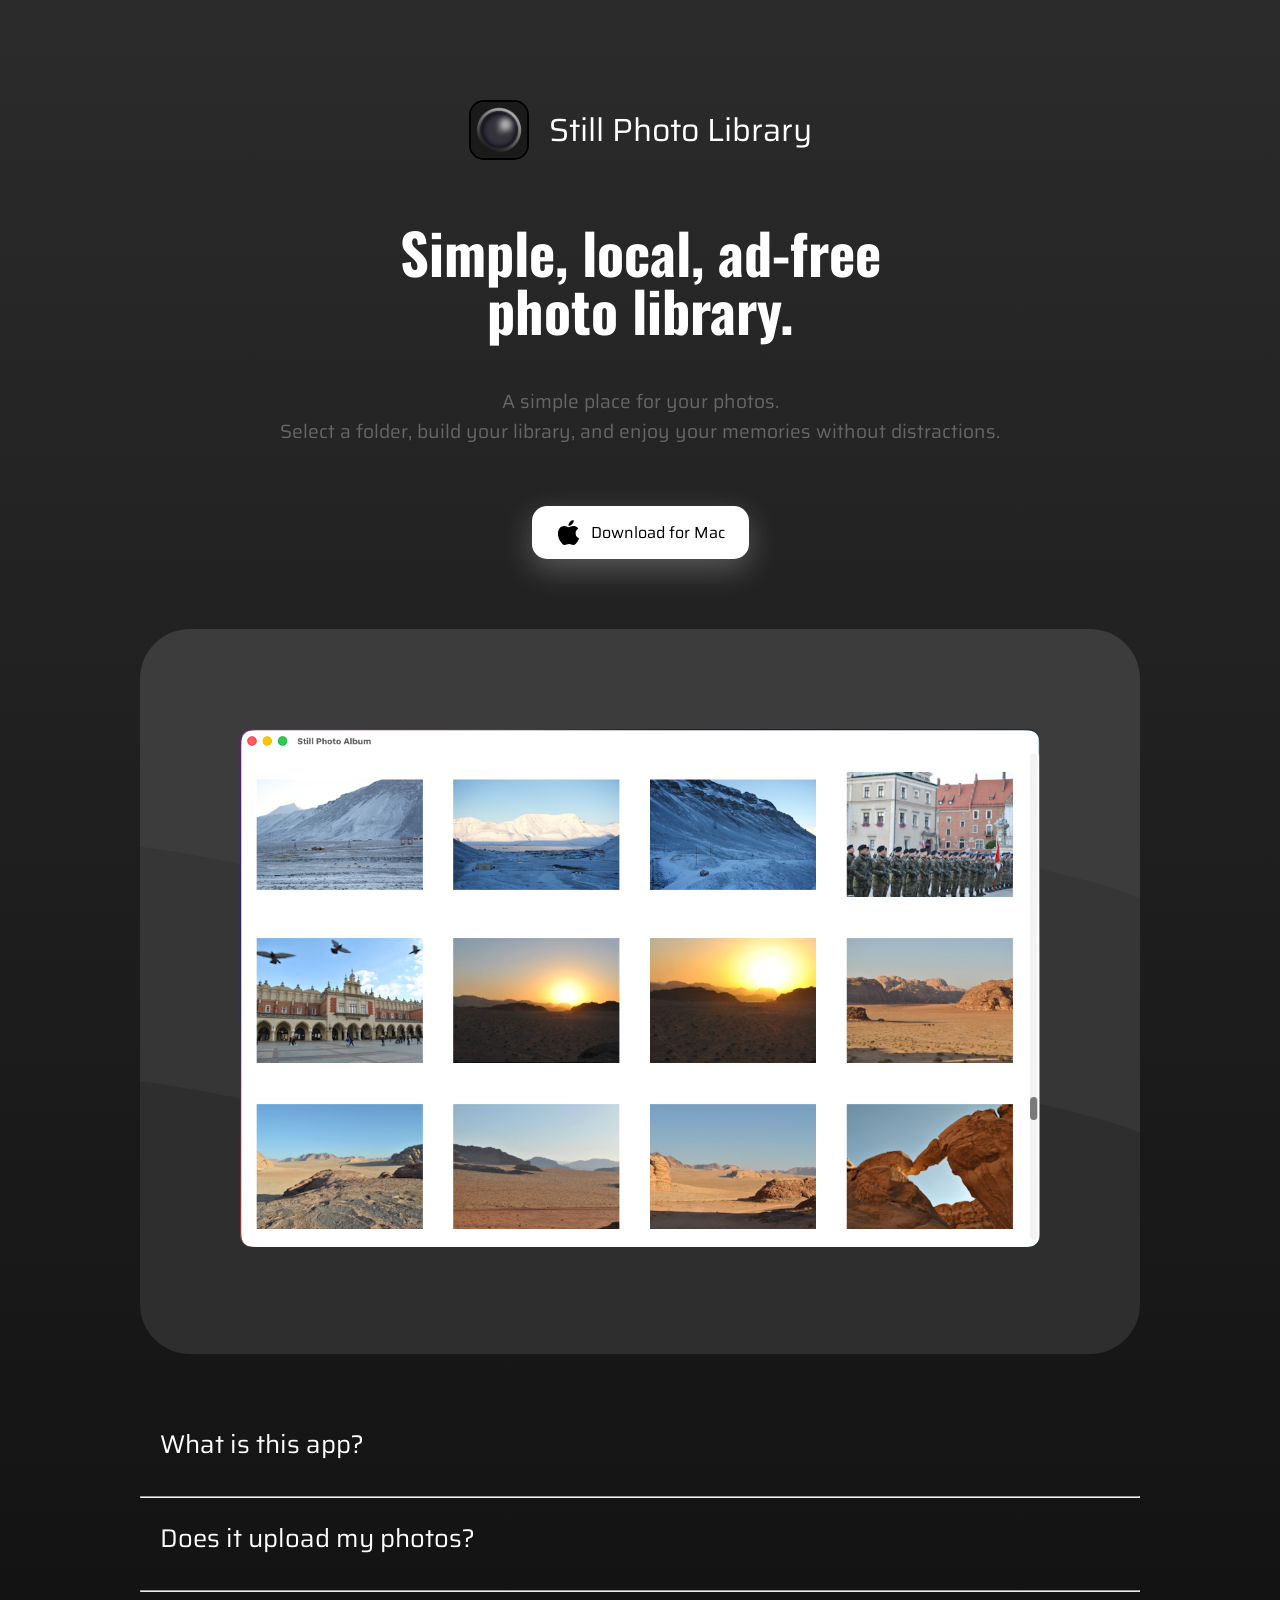
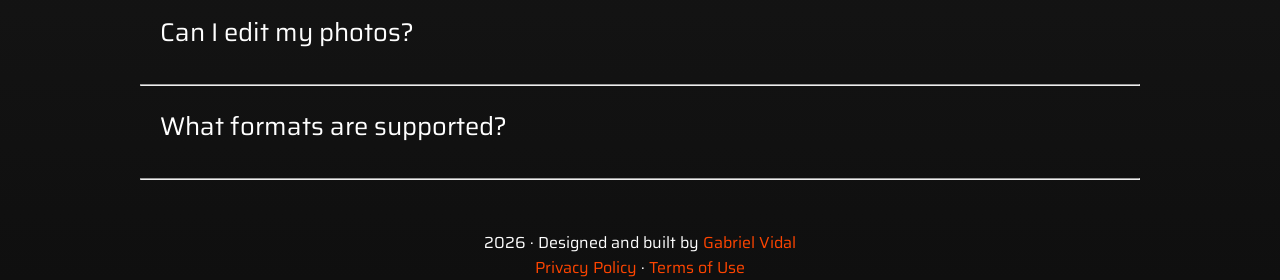
==== index.html @ 002d9675 "Working on first version" ====
<!DOCTYPE html>
<html lang="en">
<head>
	<meta charset="UTF-8">
	<meta name="viewport" content="width=device-width, initial-scale=1.0">
	<title>Still Photo Gallery</title>
	<link rel="stylesheet" href="css/style.css">
</head>
<body>
    <div class="wrapper">
        <div class="con-main">
            <div class="con-hero">
                <div class="app-name">
                    <img class="img-logo" src="images/app_logo.png" alt="Logo">
                    <h2>Still Photo Library</h2>
                </div>

                <h1>Simple, local, ad-free</h1>
                <h1>photo library.</h1>

                <div class="con-desc">
                    <p>A simple place for your photos.<br>
                        Select a folder, build your library, and enjoy your memories without distractions.
                    </p>
                </div>

                <div class="con-btn">
                    <a class="btn-download" href="#">
                        <img class="apple-logo" src="images/apple_logo.svg" alt="Logo">
                        Download for Mac
                    </a>
                </div>
            </div>

            <div class="con-img">
                <img class="img-app" src="images/sample.png" alt="APP SAMPLE">
            </div>

            <div class="con-faq">
                <details>
                    <summary>What is this app?</summary>
                    <p>
                        This app is a simple local photo library designed to help you enjoy and organize your photos without ads or distractions.
                    </p>
                </details>
                <hr>
                <details>
                    <summary>Does it upload my photos?</summary>
                    <p>
                        No. Your photos stay locally on your device.
                    </p>
                </details>
                <hr>
                <details>
                    <summary>Can I edit my photos?</summary>
                    <p>
                        No. The focus is on viewing and appreciating your photos, not editing them.
                    </p>
                </details>
                <hr>
                <details>
                    <summary>What formats are supported?</summary>
                    <p>
                        No. The focus is on viewing and appreciating your photos, not editing them.
                    </p>
                </details>
                <hr>
            </div>

            <footer>
                2026 · Designed and built by <a href="https://www.gabdkvl.online" target="_blank">Gabriel Vidal</a>
                <br> <a href="#">Privacy Policy</a>
                · <a href="#">Terms of Use</a>
            </footer>
        </div>
    </div>
</body>
</html>
---- css/style.css ----
@import url('https://fonts.googleapis.com/css2?family=Oswald:wght@200..700&display=swap');
@import url('https://fonts.googleapis.com/css2?family=Saira:ital,wght@0,100..900;1,100..900&display=swap');

* {
    margin: 0;
    padding: 0;
    box-sizing: border-box;
}

body {
    color: #fff;
    min-height: 100vh;
    font-family: "Saira", sans-serif;
    background: #2b2b2b;
    background: linear-gradient(180deg, rgba(43, 43, 43, 1) 0%, rgba(15, 15, 15, 1) 100%);
}

p {
    font-size: 1.2rem;
}

a {
    text-decoration: none;
    color: orangered;
}

.wrapper {
    display: flex;
    flex-direction: column;
    justify-content: center;
    align-items: center;
}

.con-main {
    width: 1000px;
    margin-top: 100px;
}

.app-name {
    margin-bottom: 50px;
    display: flex;
    gap: 20px;
    justify-content: center;
    align-items: center;
}

.img-logo {
    width: 60px;
    border-radius: 15px;
    border: 2px solid black;
}

.con-hero {
    text-align: center;
}

.con-hero h1 {
    font-family: "Oswald", sans-serif;
    margin-bottom: -25px;
    font-size: 3.5rem;
    font-weight: 700;
}

.app-name h2 {
    font-size: 2rem;
    font-weight: 400;
}

.con-desc p {
    color: #666;
}

.con-btn, .con-desc {
    margin-top: 60px;
}

.con-img {
    margin-top: 70px;
    background-color: #2B2B2B;
    background-image: url("../images/con-bg.png");
    background-size: cover;
    background-position: center;
    background-repeat: no-repeat;
    padding: 100px;
    border-radius: 50px;
}

.img-app {
    width: 100%;
    border-radius: 12px;
}

.btn-download {
    display: inline-flex;
    gap: 10px;
    padding: 14px 24px;
    border-radius: 15px;
    background: #fff;
    color: #000;
    box-shadow:
        0 10px 30px rgba(255, 255, 255, 0.25);
    transition: transform 0.2s ease, box-shadow 0.2s ease;
}

.btn-download:hover {
    transform: translateY(-4px);
    box-shadow:
        0 15px 40px rgba(255, 255, 255, 0.35);
}

.apple-logo {
    width: 25px;
}

.con-faq {
    margin: 50px auto;
}

details {
    padding: 20px;
    margin-bottom: 12px;
    cursor: pointer;
    transition: 0.3s ease;
}

details:hover {
    color: orangered;
}

summary {
    font-size: 1.6rem;
    list-style: none;
}

summary::-webkit-details-marker {
    display: none;
}

details p {
    margin-top: 15px;
    color: #666;
    line-height: 1.6;
}

footer {
    text-align: center;
    margin-top: 50px;
}
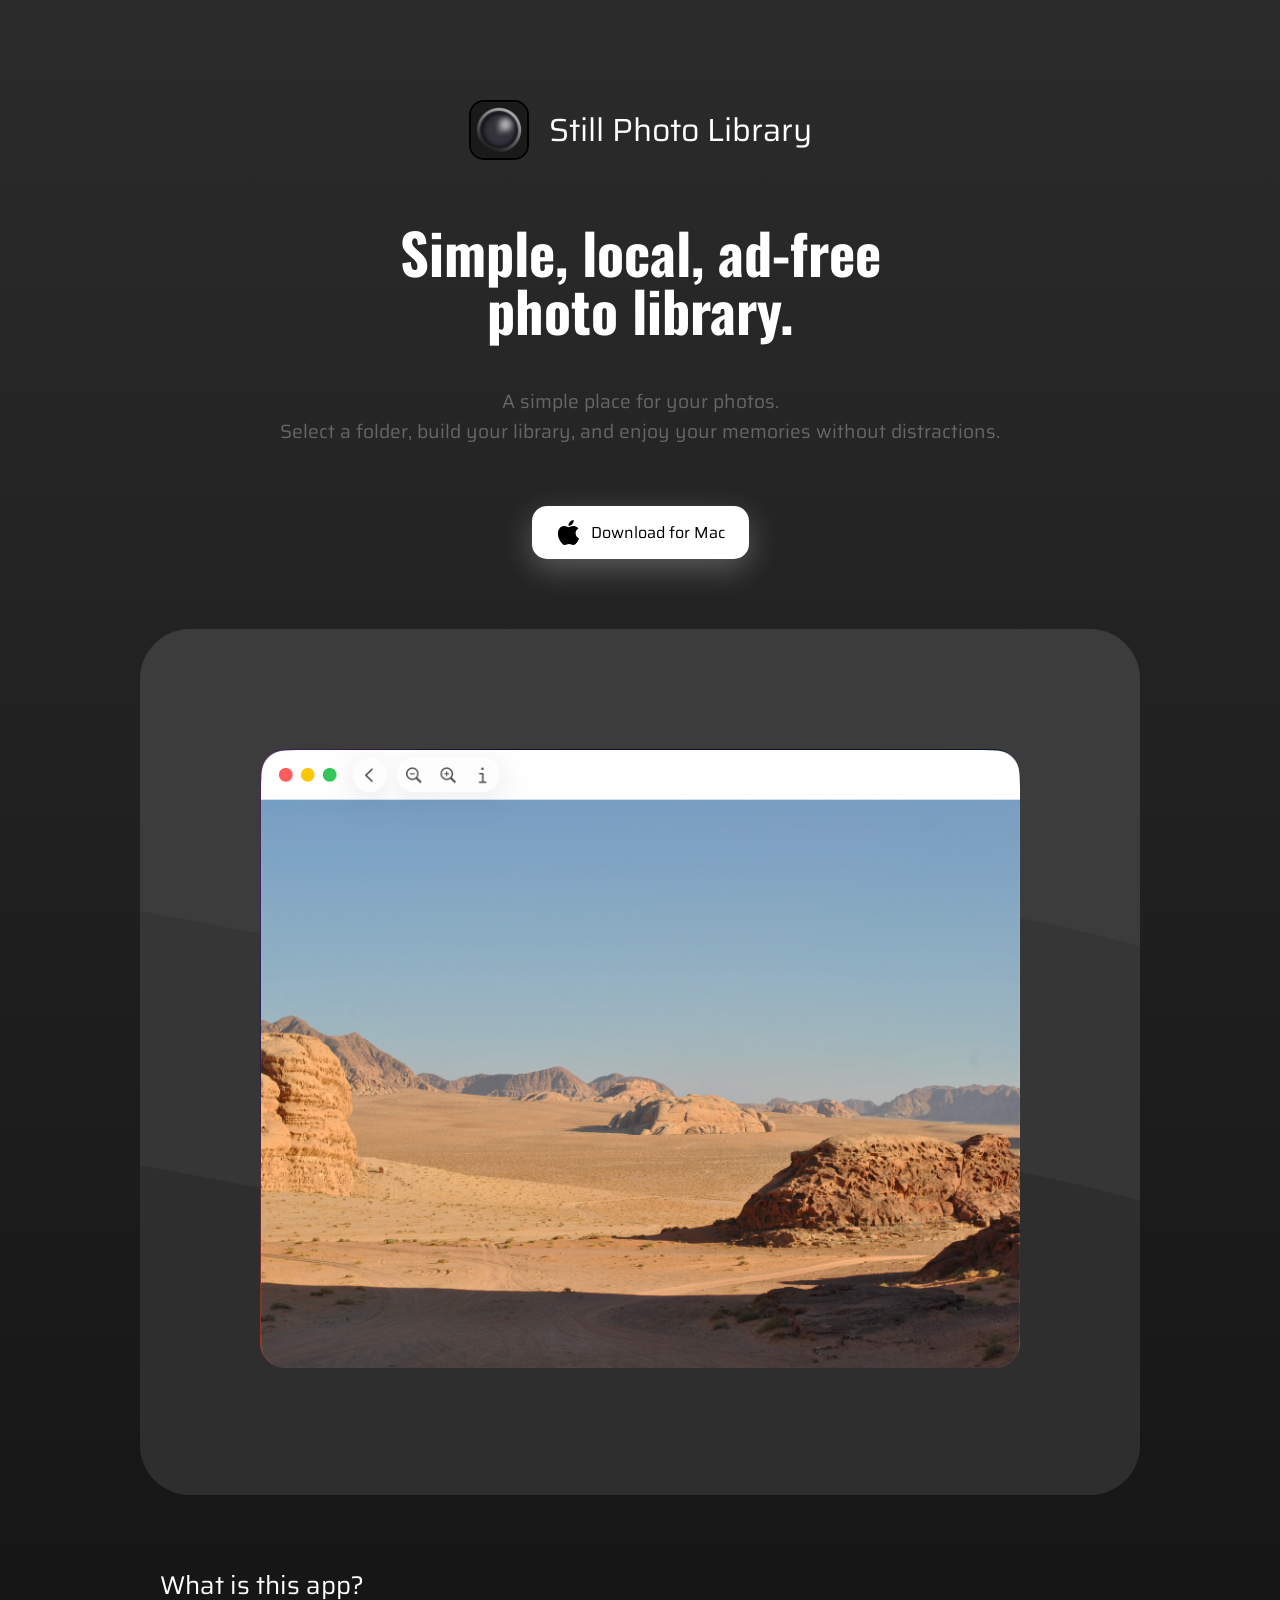
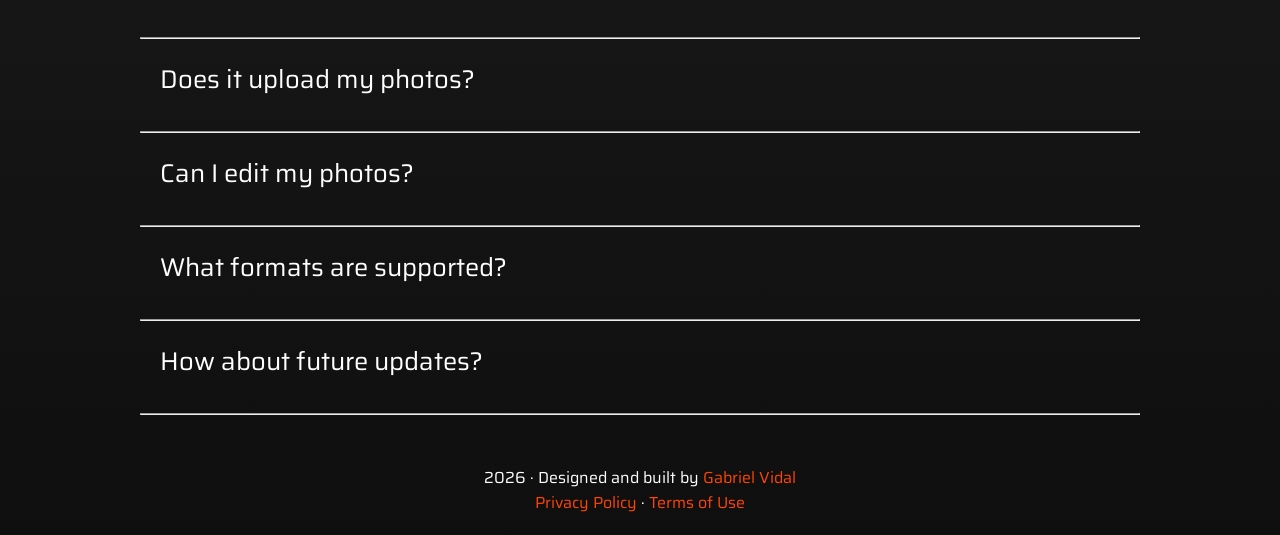
==== commit 979e2814: "Layout and content updates" ====
--- a/index.html
+++ b/index.html
@@ -60,9 +60,15 @@
                 <hr>
                 <details>
                     <summary>What formats are supported?</summary>
-                    <p>
-                        No. The focus is on viewing and appreciating your photos, not editing them.
-                    </p>
+                    <p>Still supports:</p>
+                        <p><strong>Standard Web:</strong> JPEG (.jpg), PNG (.png), WebP (.webp)</p>
+                        <p><strong>Apple & Professional:</strong> HEIC (.heic), TIFF (.tiff)</p>
+                        <p><strong>RAW Camera:</strong> Sony (.arw), Adobe DNG (.dng), Nikon (.nef)</p>
+                </details>
+                <hr>
+                <details>
+                    <summary>How about future updates?</summary>
+                    <p>We are constantly working to improve support for additional formats, performance, and enhanced interface.</p>
                 </details>
                 <hr>
             </div>
--- a/css/style.css
+++ b/css/style.css
@@ -81,13 +81,13 @@
     background-size: cover;
     background-position: center;
     background-repeat: no-repeat;
-    padding: 100px;
+    padding: 120px;
     border-radius: 50px;
 }
 
 .img-app {
     width: 100%;
-    border-radius: 12px;
+    border-radius: 25px;
 }
 
 .btn-download {
@@ -144,5 +144,5 @@
 
 footer {
     text-align: center;
-    margin-top: 50px;
+    margin: 50px 0px 20px 0;
 }
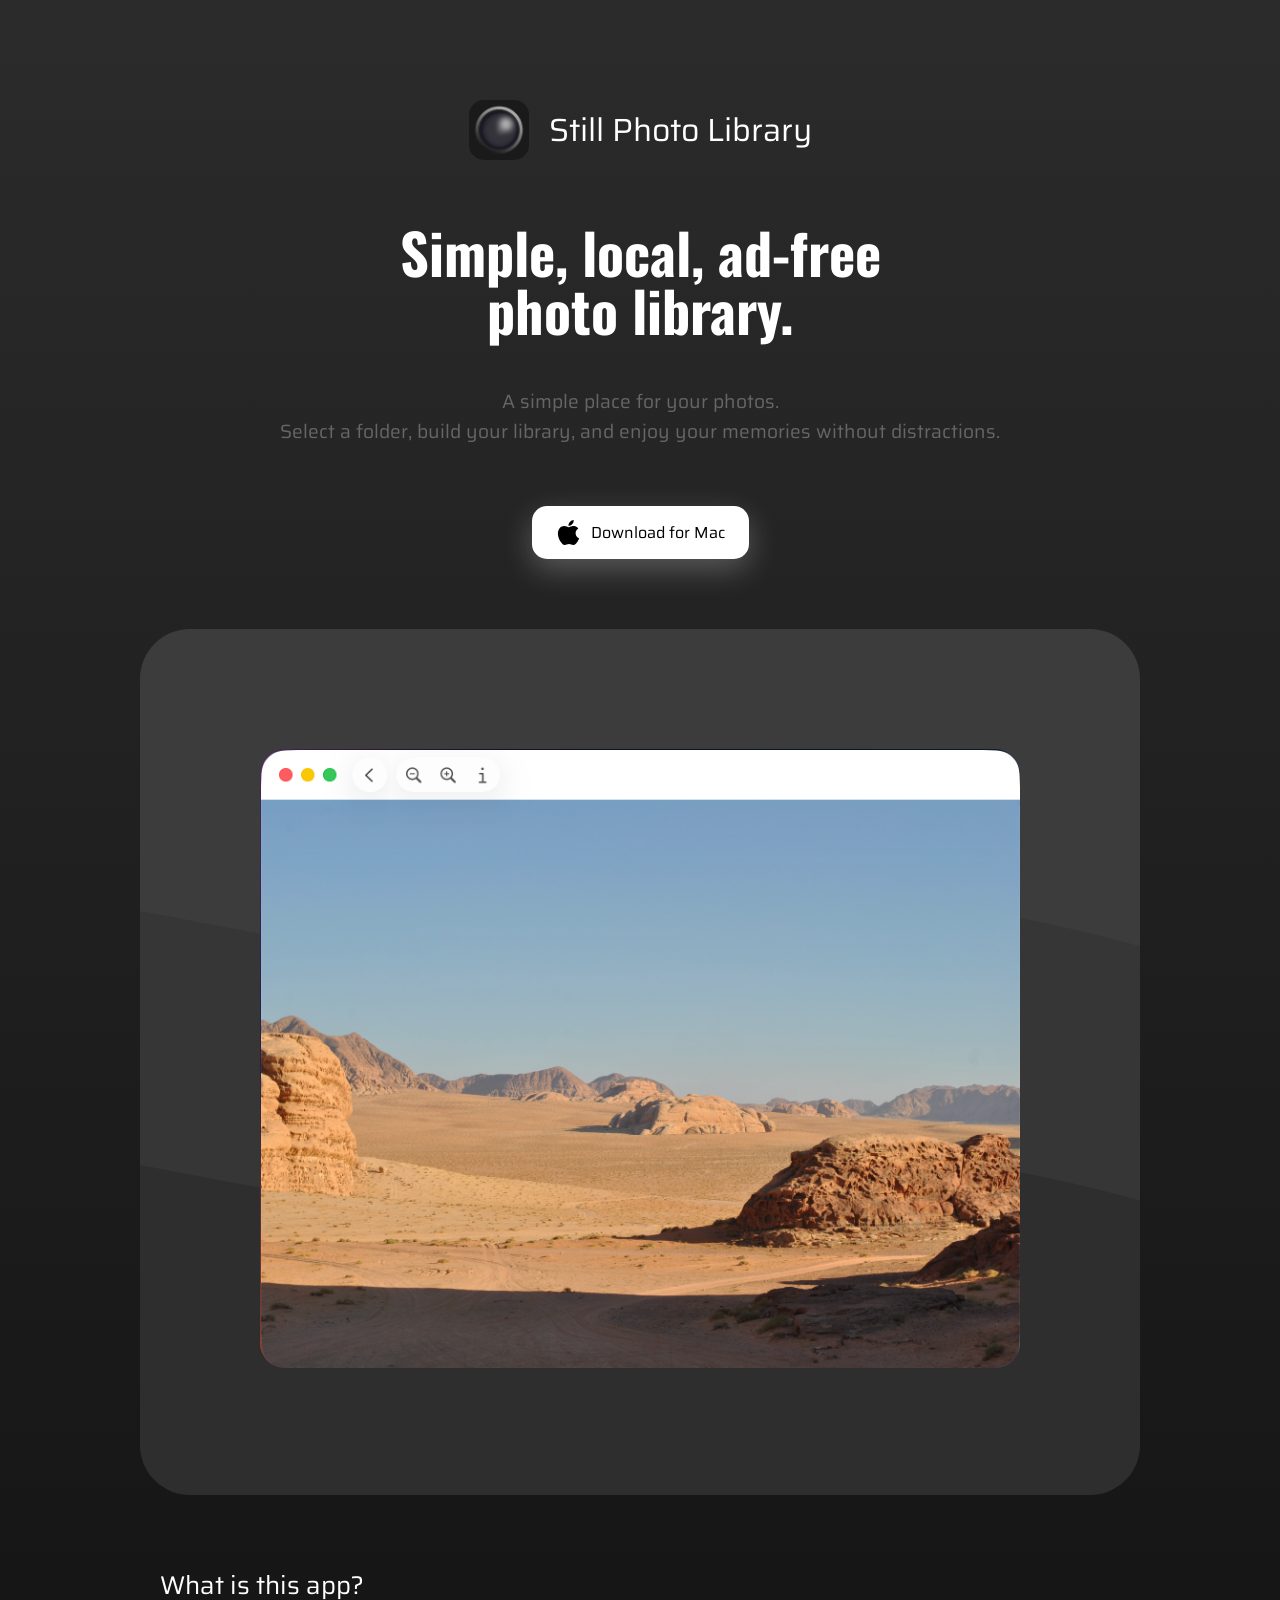
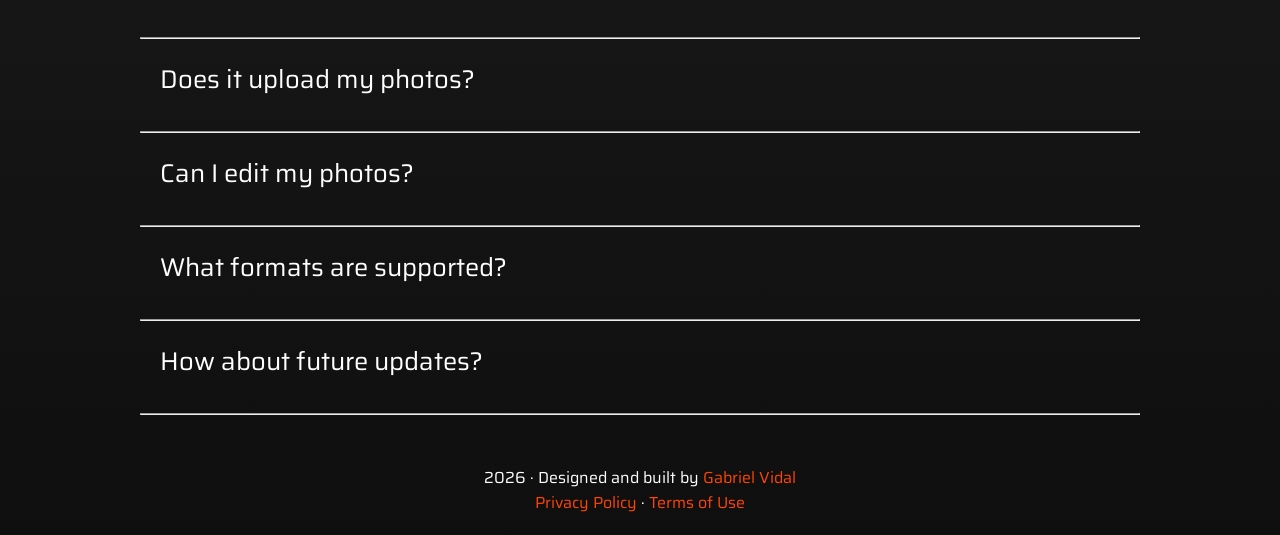
==== commit ff901279: "Mobile layout updated" ====
--- a/index.html
+++ b/index.html
@@ -3,7 +3,7 @@
 <head>
 	<meta charset="UTF-8">
 	<meta name="viewport" content="width=device-width, initial-scale=1.0">
-	<title>Still Photo Gallery</title>
+	<title>Still Photo Library</title>
 	<link rel="stylesheet" href="css/style.css">
 </head>
 <body>
@@ -76,7 +76,7 @@
             <footer>
                 2026 · Designed and built by <a href="https://www.gabdkvl.online" target="_blank">Gabriel Vidal</a>
                 <br> <a href="#">Privacy Policy</a>
-                · <a href="#">Terms of Use</a>
+                · <a href="https://www.apple.com/legal/internet-services/itunes/dev/stdeula/" target="_blank">Terms of Use</a>
             </footer>
         </div>
     </div>
--- a/css/style.css
+++ b/css/style.css
@@ -47,7 +47,6 @@
 .img-logo {
     width: 60px;
     border-radius: 15px;
-    border: 2px solid black;
 }
 
 .con-hero {
@@ -146,3 +145,30 @@
     text-align: center;
     margin: 50px 0px 20px 0;
 }
+
+@media screen and (max-width: 480px) {
+    .con-main {
+        width: 90%;
+    }
+
+    .con-hero h1 {
+        font-size: 2.4rem;
+    }
+
+    .app-name h2 {
+        font-size: 1.8rem;
+    }
+
+    .con-img {
+        padding: 30px;
+    }
+
+    .img-app {
+        border-radius: 10px;
+    }
+
+    summary {
+        font-size: 1.2rem;
+    }
+
+}
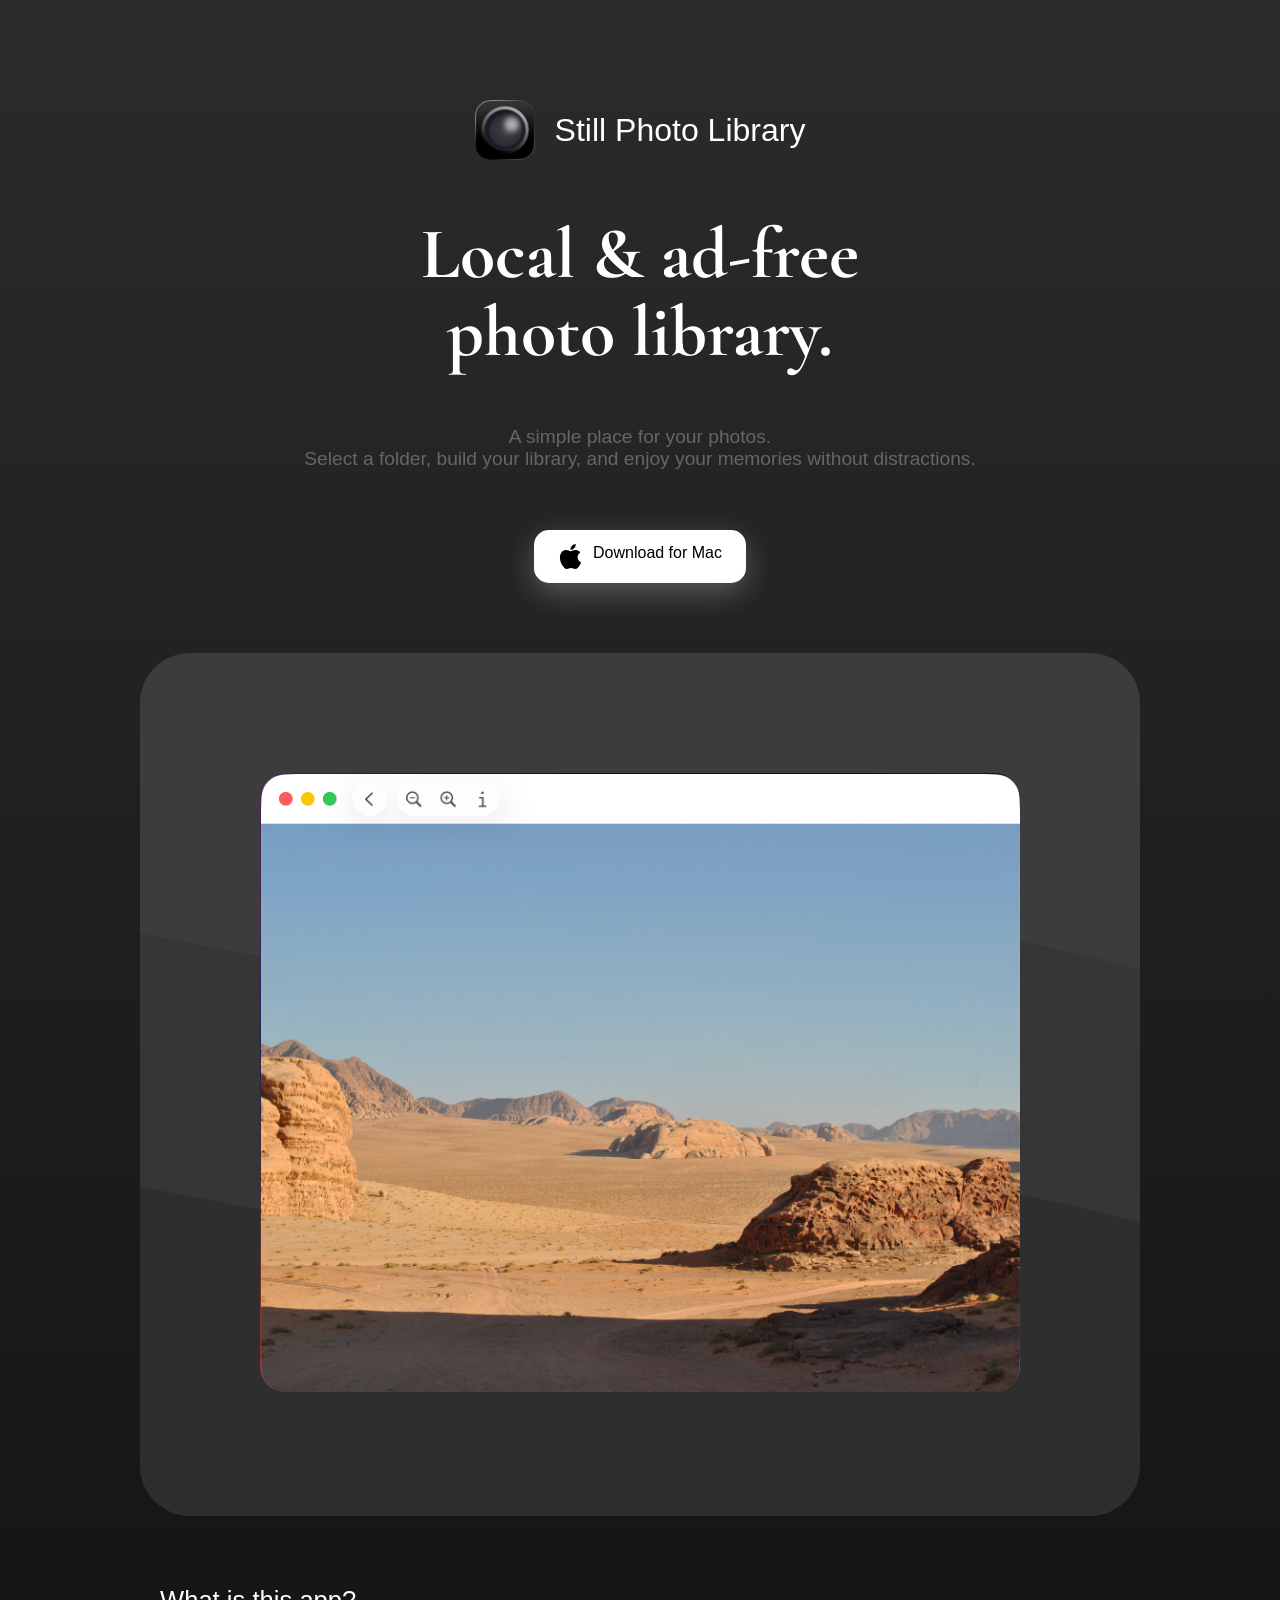
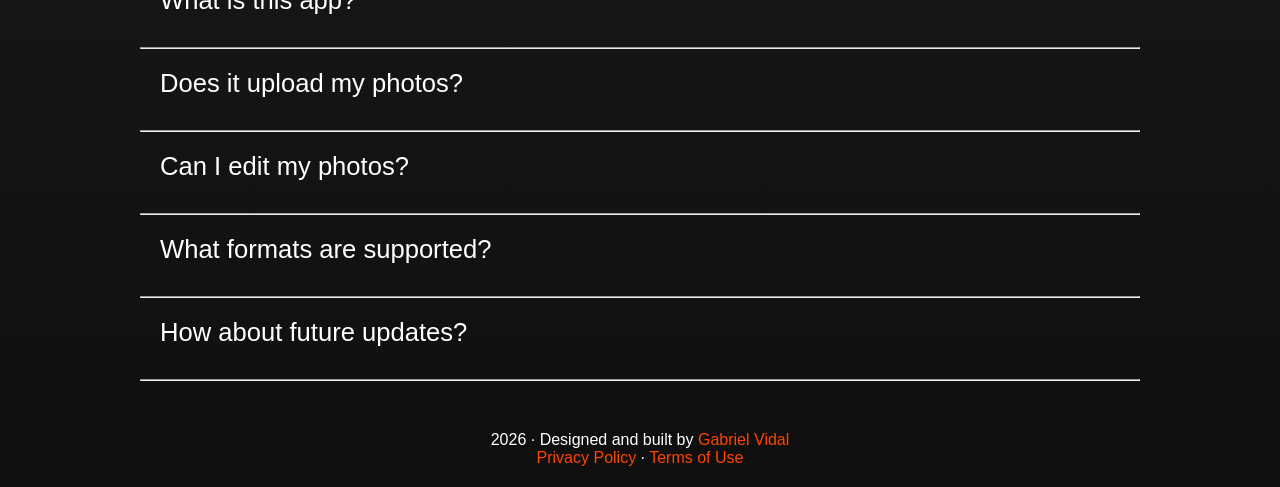
==== commit 35c5a77f: "Style updates" ====
--- a/index.html
+++ b/index.html
@@ -4,6 +4,7 @@
 	<meta charset="UTF-8">
 	<meta name="viewport" content="width=device-width, initial-scale=1.0">
 	<title>Still Photo Library</title>
+	<link rel="icon" type="image/png" href="images/favicon.png" />
 	<link rel="stylesheet" href="css/style.css">
 </head>
 <body>
@@ -15,7 +16,7 @@
                     <h2>Still Photo Library</h2>
                 </div>
 
-                <h1>Simple, local, ad-free</h1>
+                <h1>Local & ad-free</h1>
                 <h1>photo library.</h1>
 
                 <div class="con-desc">
@@ -75,7 +76,7 @@
 
             <footer>
                 2026 · Designed and built by <a href="https://www.gabdkvl.online" target="_blank">Gabriel Vidal</a>
-                <br> <a href="#">Privacy Policy</a>
+                <br> <a href="pages/privacy_policy.html" target="_blank">Privacy Policy</a>
                 · <a href="https://www.apple.com/legal/internet-services/itunes/dev/stdeula/" target="_blank">Terms of Use</a>
             </footer>
         </div>
--- a/css/style.css
+++ b/css/style.css
@@ -1,5 +1,4 @@
-@import url('https://fonts.googleapis.com/css2?family=Oswald:wght@200..700&display=swap');
-@import url('https://fonts.googleapis.com/css2?family=Saira:ital,wght@0,100..900;1,100..900&display=swap');
+@import url('https://fonts.googleapis.com/css2?family=Cormorant+Garamond:ital,wght@0,300..700;1,300..700&display=swap');
 
 * {
     margin: 0;
@@ -10,7 +9,8 @@
 body {
     color: #fff;
     min-height: 100vh;
-    font-family: "Saira", sans-serif;
+    font-family: -apple-system, BlinkMacSystemFont, "SF Pro Display",
+                "SF Pro Text", "Helvetica Neue", Arial, sans-serif;
     background: #2b2b2b;
     background: linear-gradient(180deg, rgba(43, 43, 43, 1) 0%, rgba(15, 15, 15, 1) 100%);
 }
@@ -54,9 +54,9 @@
 }
 
 .con-hero h1 {
-    font-family: "Oswald", sans-serif;
-    margin-bottom: -25px;
-    font-size: 3.5rem;
+    font-family: "Cormorant Garamond", sans-serif;
+    margin-bottom: -10px;
+    font-size: 4.5rem;
     font-weight: 700;
 }
 
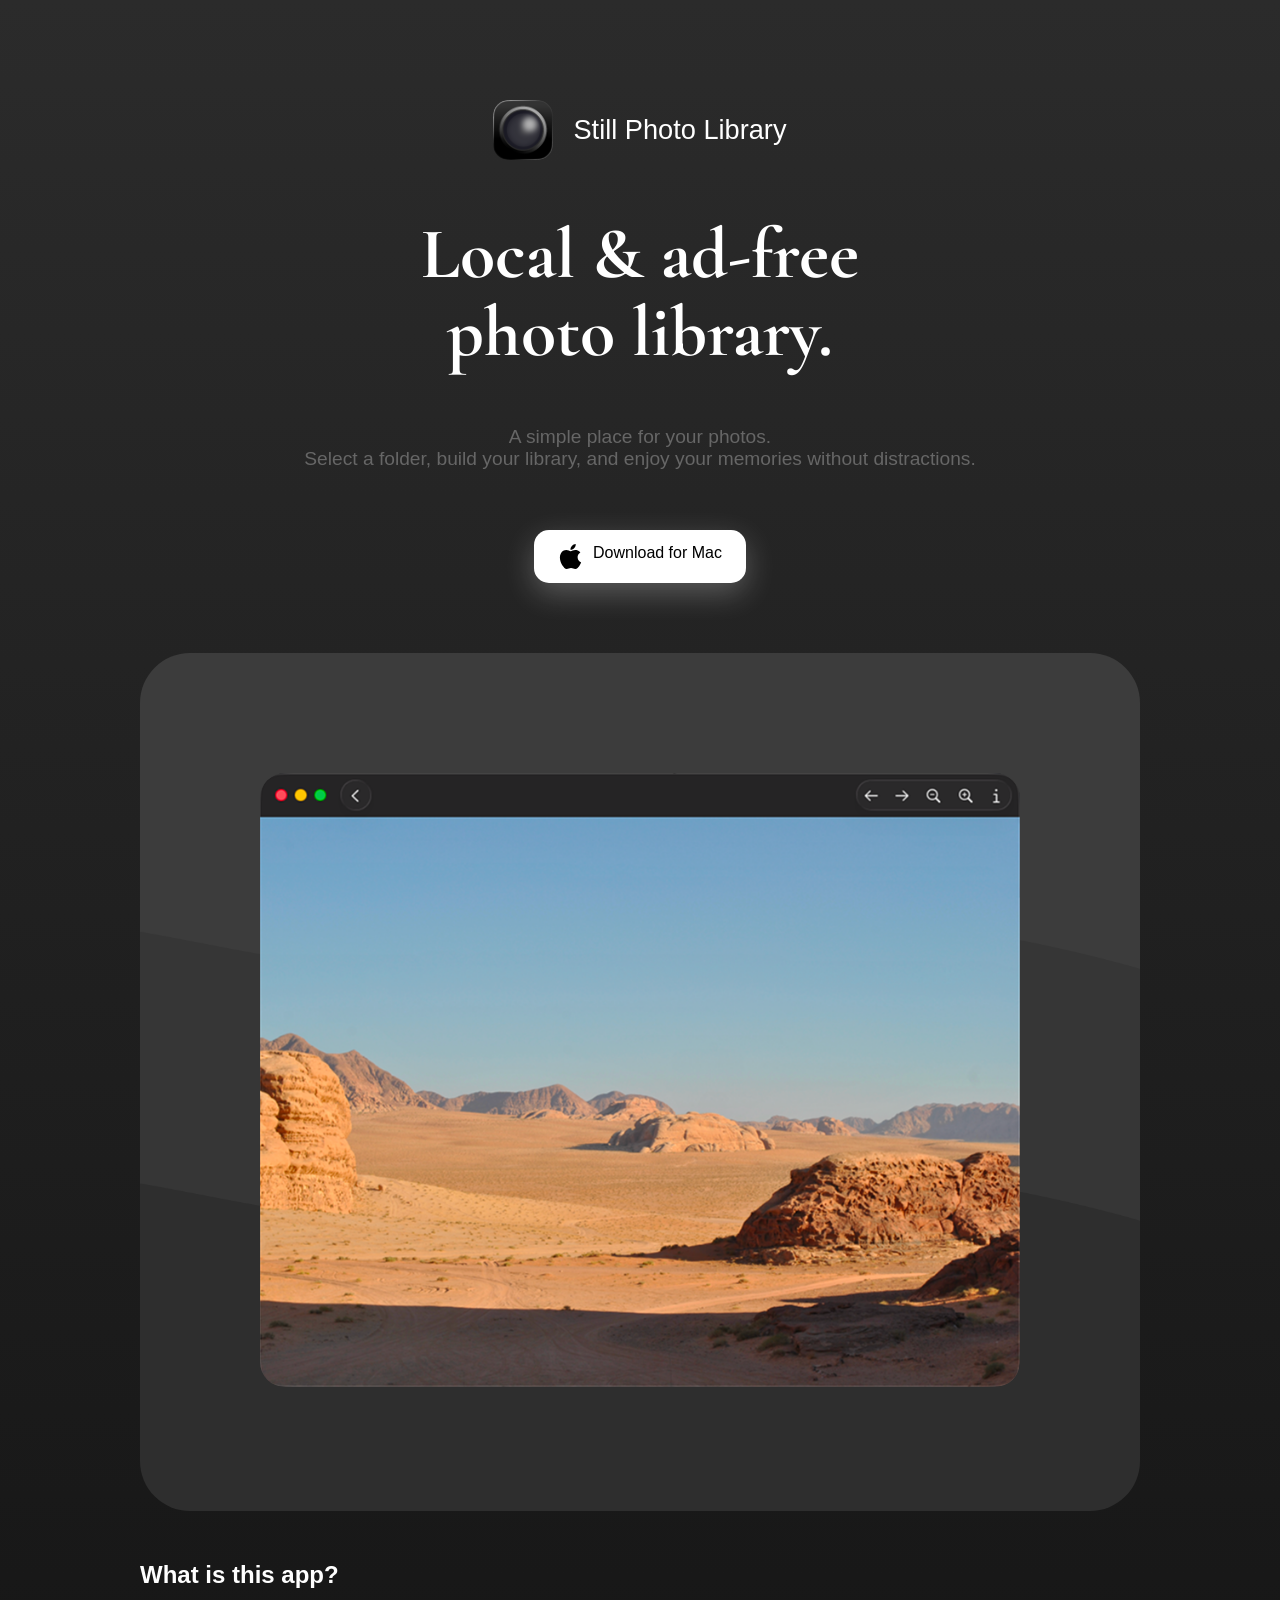
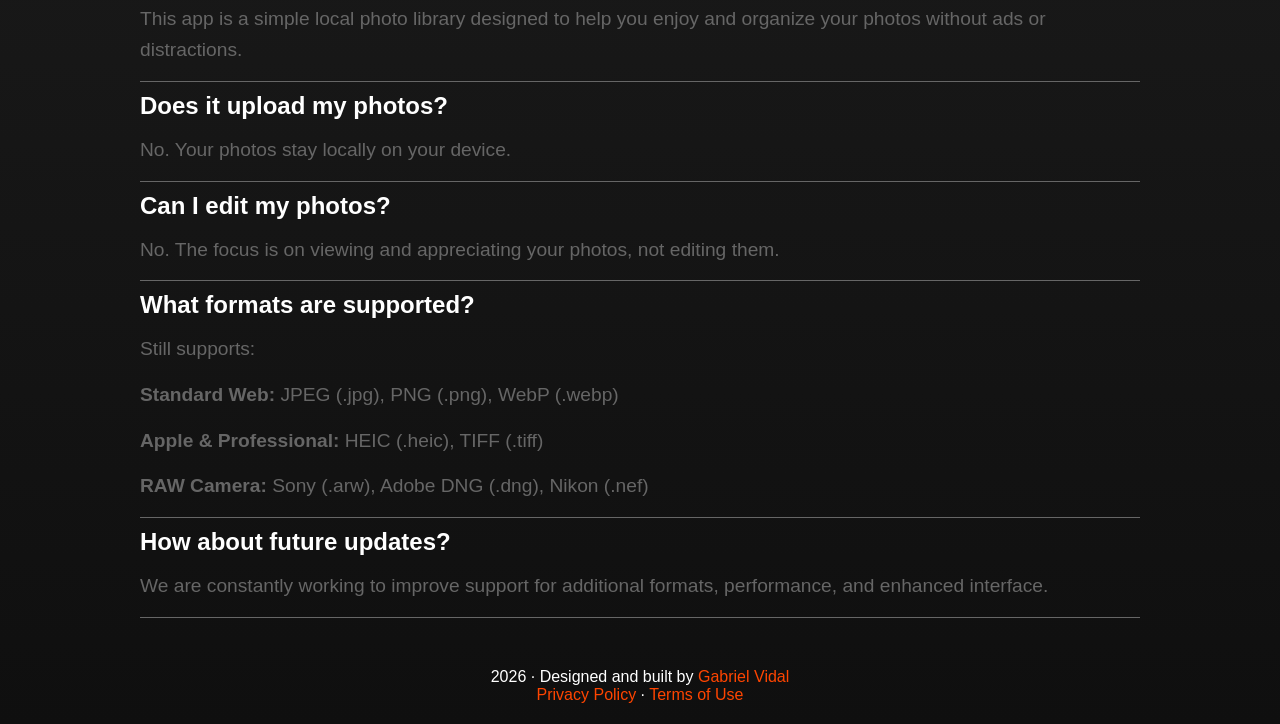
==== commit 476512b4: "Style updates" ====
--- a/index.html
+++ b/index.html
@@ -38,39 +38,40 @@
             </div>
 
             <div class="con-faq">
-                <details>
-                    <summary>What is this app?</summary>
-                    <p>
-                        This app is a simple local photo library designed to help you enjoy and organize your photos without ads or distractions.
-                    </p>
-                </details>
+                <h2>What is this app?</h2>
+                <p>
+                    This app is a simple local photo library designed to help you enjoy and organize your photos without ads or distractions.
+                </p>
+
                 <hr>
-                <details>
-                    <summary>Does it upload my photos?</summary>
-                    <p>
-                        No. Your photos stay locally on your device.
-                    </p>
-                </details>
+
+                <h2>Does it upload my photos?</h2>
+                <p>
+                    No. Your photos stay locally on your device.
+                </p>
+
                 <hr>
-                <details>
-                    <summary>Can I edit my photos?</summary>
-                    <p>
-                        No. The focus is on viewing and appreciating your photos, not editing them.
-                    </p>
-                </details>
+
+                <h2>Can I edit my photos?</h2>
+                <p>
+                    No. The focus is on viewing and appreciating your photos, not editing them.
+                </p>
+
                 <hr>
-                <details>
-                    <summary>What formats are supported?</summary>
-                    <p>Still supports:</p>
-                        <p><strong>Standard Web:</strong> JPEG (.jpg), PNG (.png), WebP (.webp)</p>
-                        <p><strong>Apple & Professional:</strong> HEIC (.heic), TIFF (.tiff)</p>
-                        <p><strong>RAW Camera:</strong> Sony (.arw), Adobe DNG (.dng), Nikon (.nef)</p>
-                </details>
+
+                <h2>What formats are supported?</h2>
+                <p>Still supports:</p>
+                <p><strong>Standard Web:</strong> JPEG (.jpg), PNG (.png), WebP (.webp)</p>
+                <p><strong>Apple & Professional:</strong> HEIC (.heic), TIFF (.tiff)</p>
+                <p><strong>RAW Camera:</strong> Sony (.arw), Adobe DNG (.dng), Nikon (.nef)</p>
+
                 <hr>
-                <details>
-                    <summary>How about future updates?</summary>
-                    <p>We are constantly working to improve support for additional formats, performance, and enhanced interface.</p>
-                </details>
+
+                <h2>How about future updates?</h2>
+                <p>
+                    We are constantly working to improve support for additional formats, performance, and enhanced interface.
+                </p>
+
                 <hr>
             </div>
 
--- a/css/style.css
+++ b/css/style.css
@@ -61,7 +61,7 @@
 }
 
 .app-name h2 {
-    font-size: 2rem;
+    font-size: 1.7rem;
     font-weight: 400;
 }
 
@@ -126,19 +126,16 @@
     color: orangered;
 }
 
-summary {
-    font-size: 1.6rem;
-    list-style: none;
+.con-faq p {
+    margin: 15px 0 15px 0;
+    color: #666;
+    line-height: 1.6;
 }
 
-summary::-webkit-details-marker {
-    display: none;
-}
-
-details p {
-    margin-top: 15px;
-    color: #666;
-    line-height: 1.6;
+hr {
+    border: none;
+    border-top: 1px solid #666;;
+    margin-bottom: 10px;
 }
 
 footer {
@@ -152,11 +149,11 @@
     }
 
     .con-hero h1 {
-        font-size: 2.4rem;
+        font-size: 2.8rem;
     }
 
     .app-name h2 {
-        font-size: 1.8rem;
+        font-size: 1.2rem;
     }
 
     .con-img {
@@ -170,5 +167,4 @@
     summary {
         font-size: 1.2rem;
     }
-
 }
